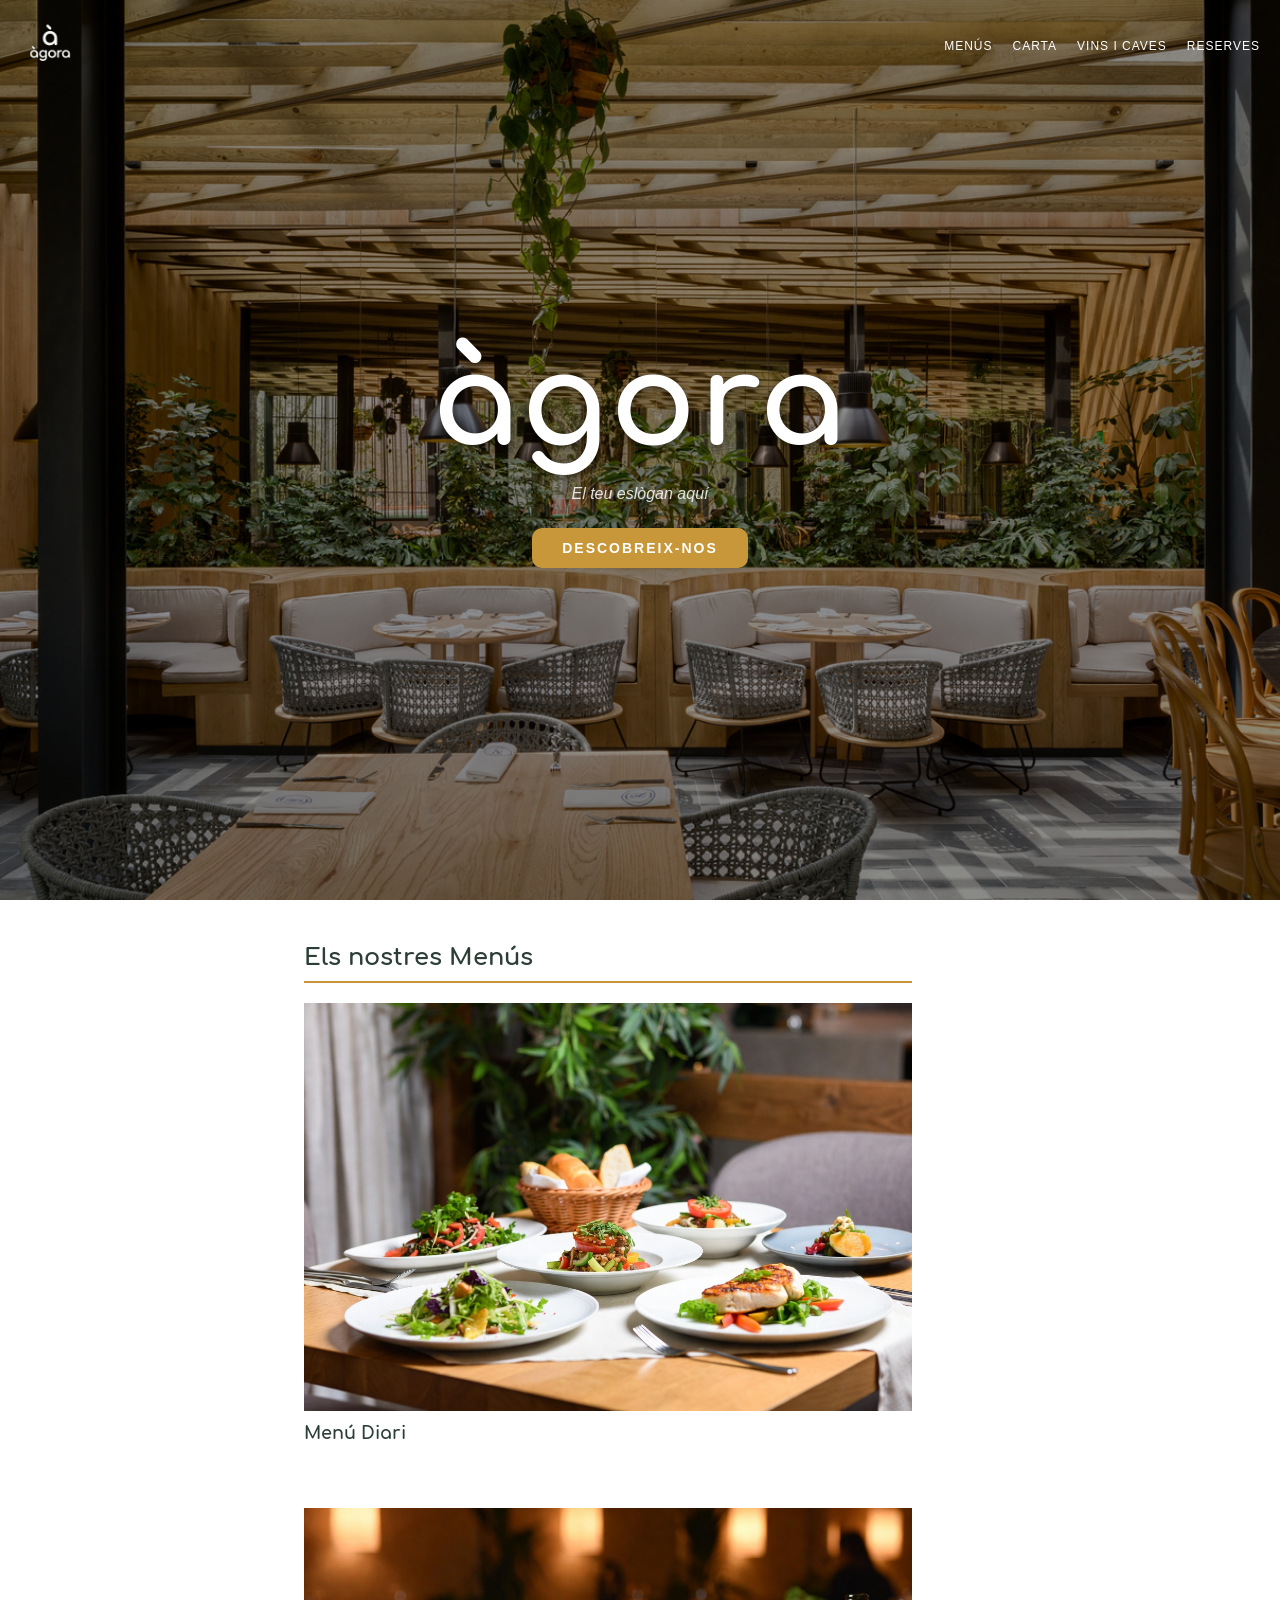
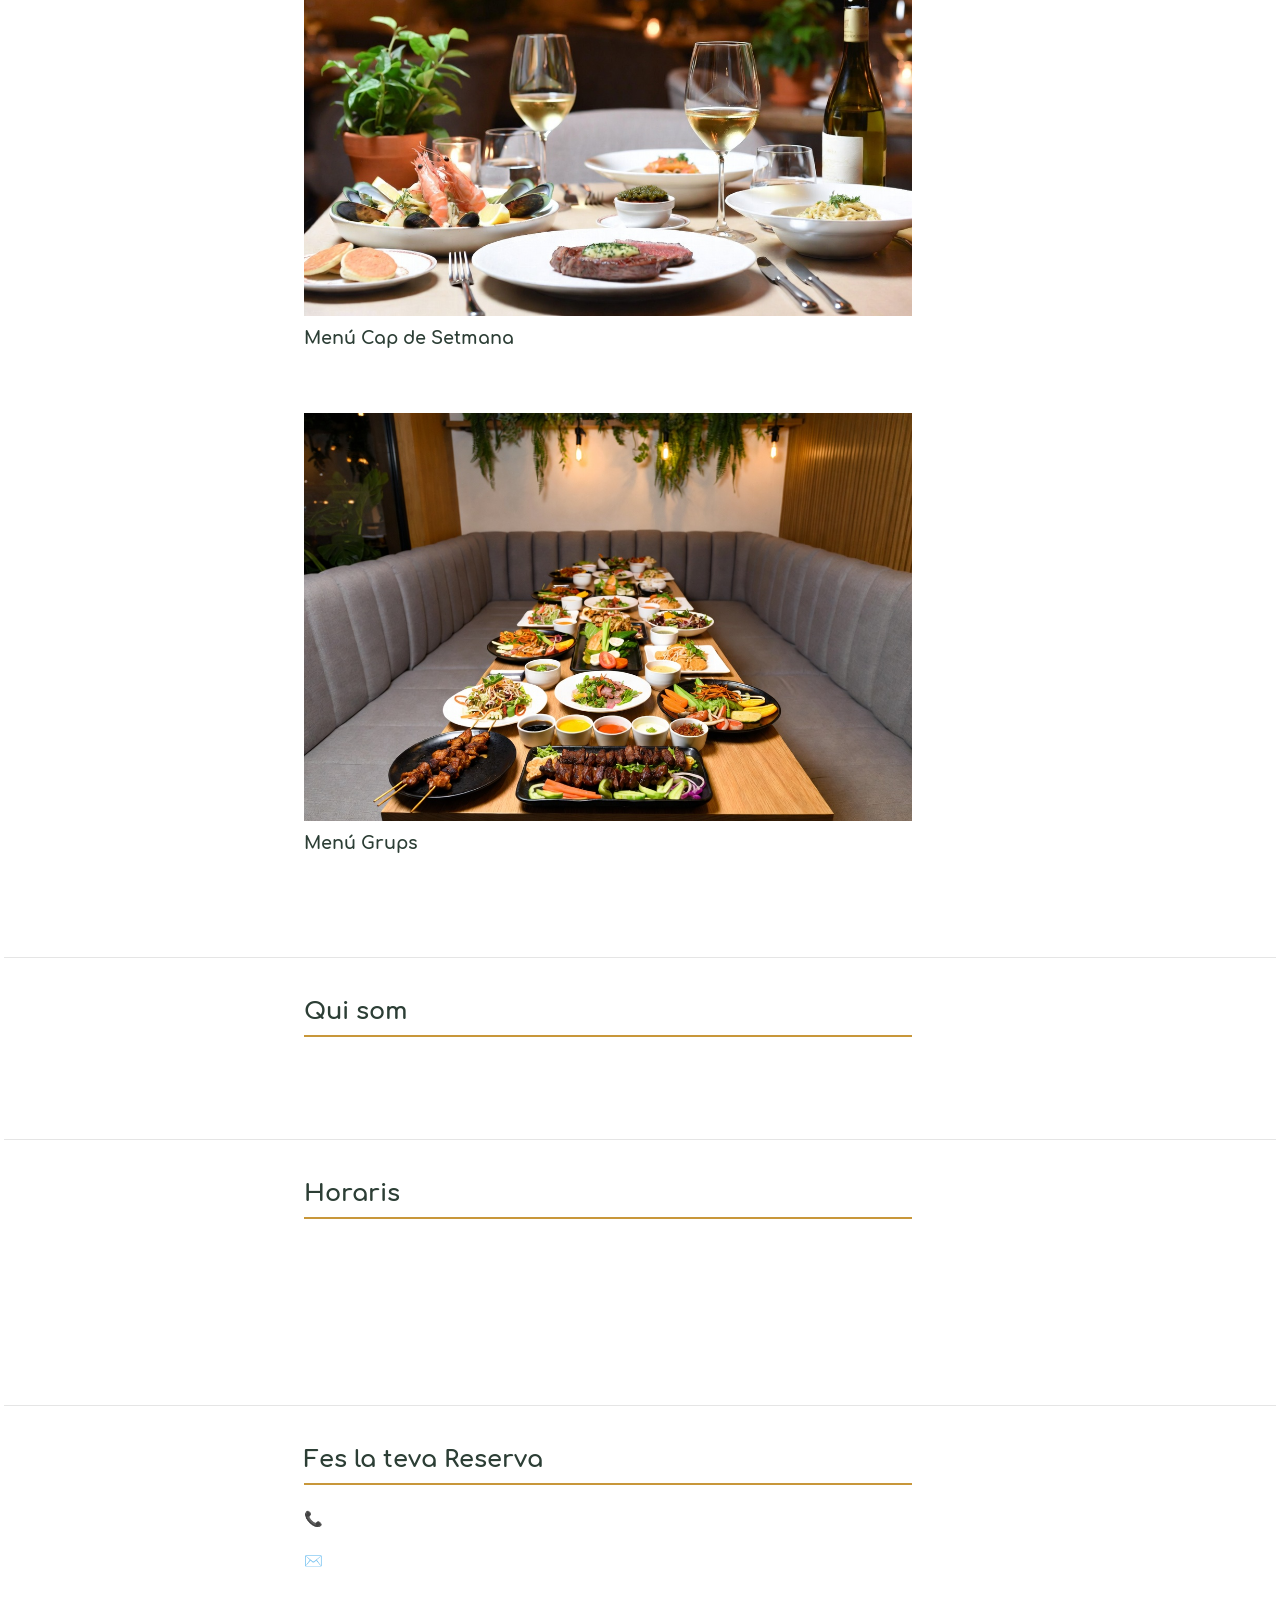
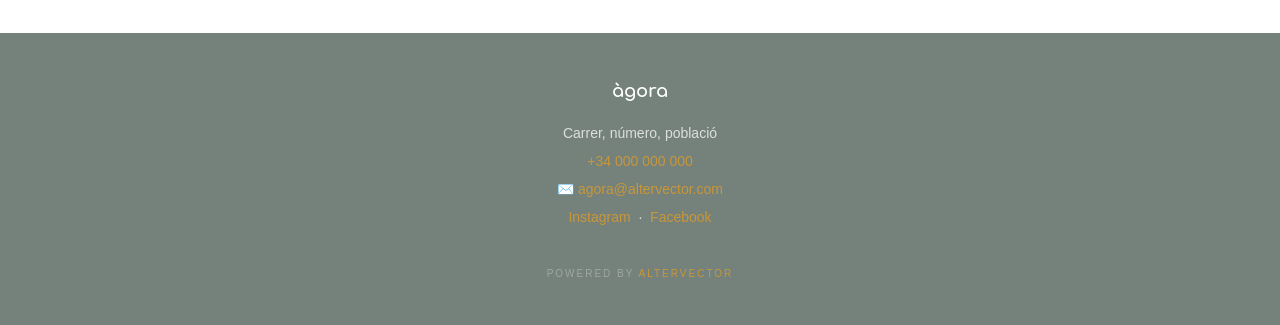
==== index.html @ 121ac403 "Refactor HTML meta tags for consistency" ====
<!DOCTYPE html>
<html lang="ca">
    
<head>

    <title>Àgora Restaurant | Carta Digital</title>

    <meta name="description" content="Consulta la carta i els plats de l'Àgora Restaurant de forma digital i actualitzada.">
    <meta name="robots" content="index, follow">

    <link rel="icon" type="image/png" href="Icon/logoAGtrans.png">
    <link rel="apple-touch-icon" href="Icon/logoAGtrans.png">

    <meta name="viewport" content="width=device-width, initial-scale=1.0">

    <meta property="og:title" content="Àgora Restaurant | Carta Digital">
    <meta property="og:description" content="Consulta la nostra carta actualitzada directament des del mòbil.">
    <meta property="og:image" content="Icon/logoAGtrans.png">
    <meta property="og:type" content="website">
    
    <meta charset="UTF-8">

    <style>
       /* body { opacity: 0; transition: opacity 0.5s ease-in; }*/
       body { opacity: 1; }
    </style>

    <script src="config.js"></script>
    <script>
        window.MODULS = ["api.js", "menulogic.js", "main.js"];
    </script>
    <script src="loader.js"></script>
</head>
<body>

    <div id="navbar"></div>
    <div id="hero"></div>
    <div id="seccions" style="margin:  4px ;  outline: 0px solid orangered ; z-index: 9999;"></div>
    <div id="footer"></div>

<script data-goatcounter="https://altervector.goatcounter.com/count"
        async src="//gc.zgo.at/count.js"></script>
        
</body>
</html>
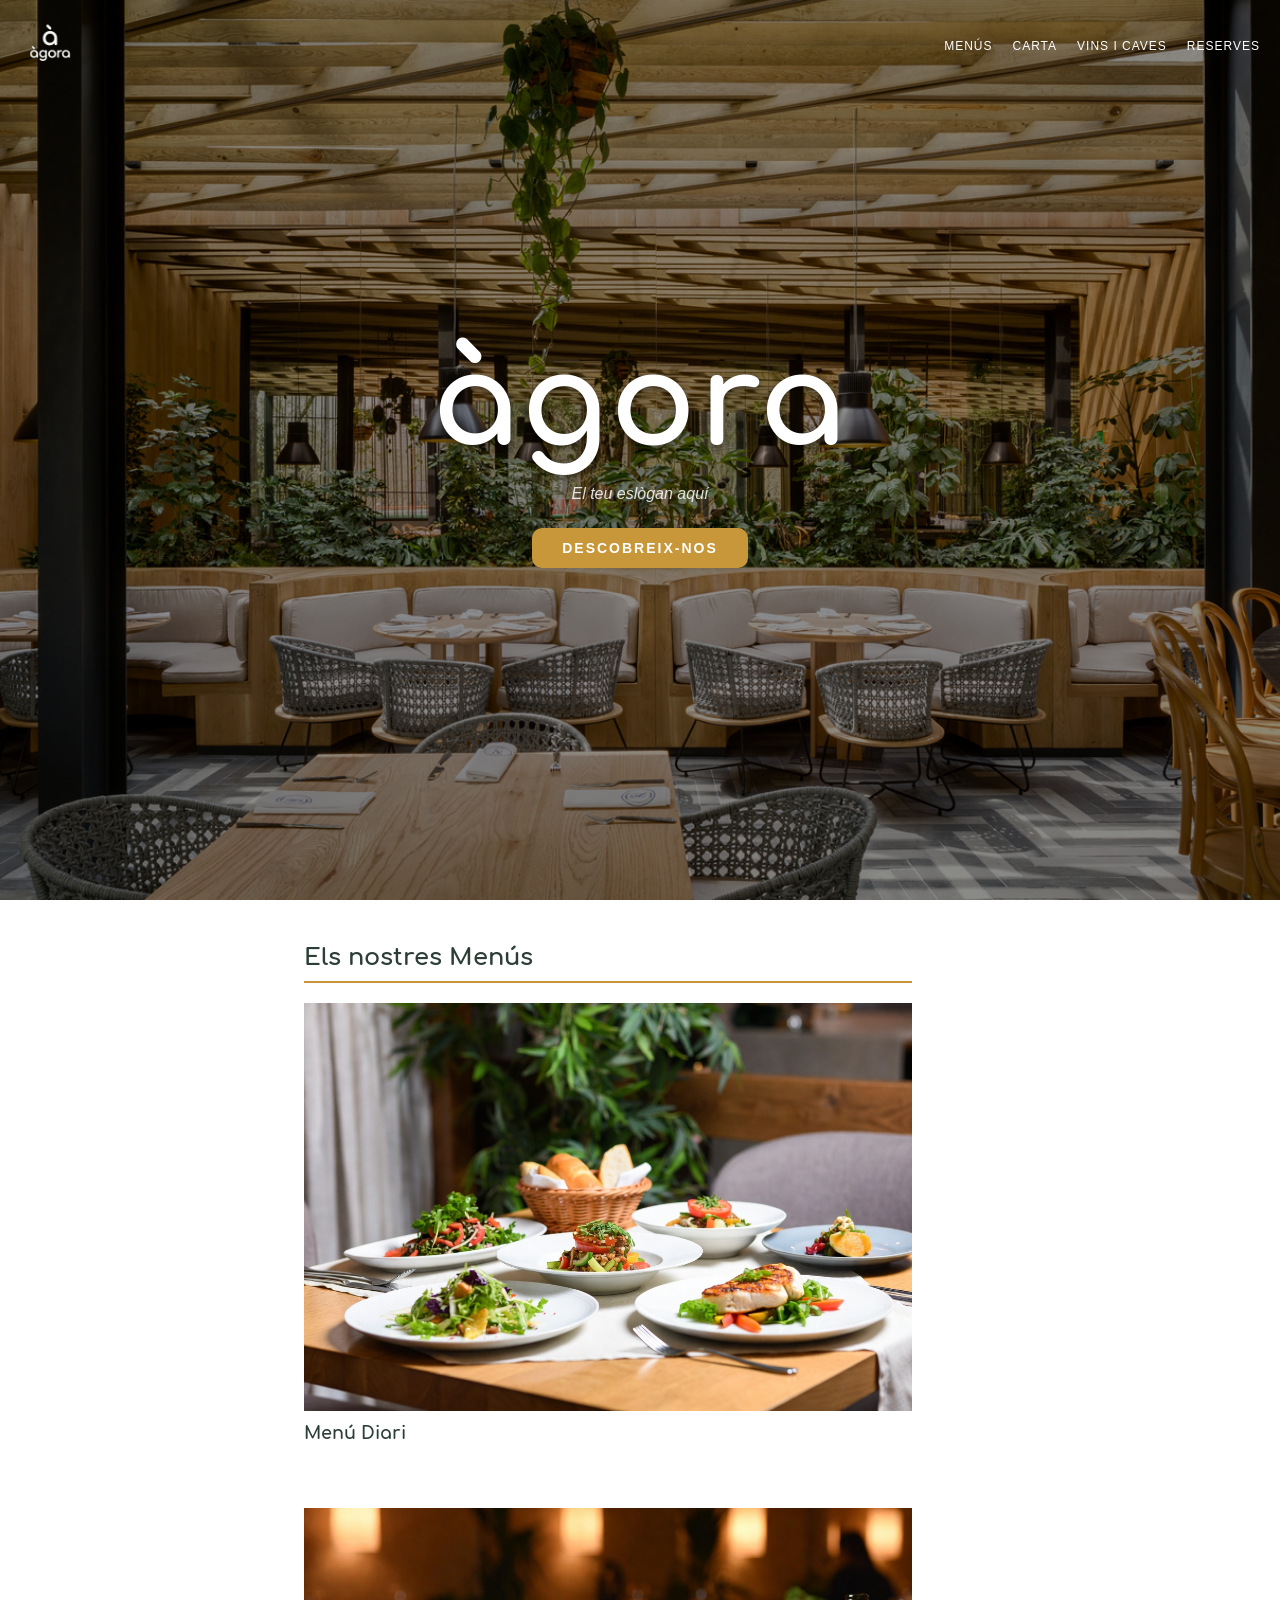
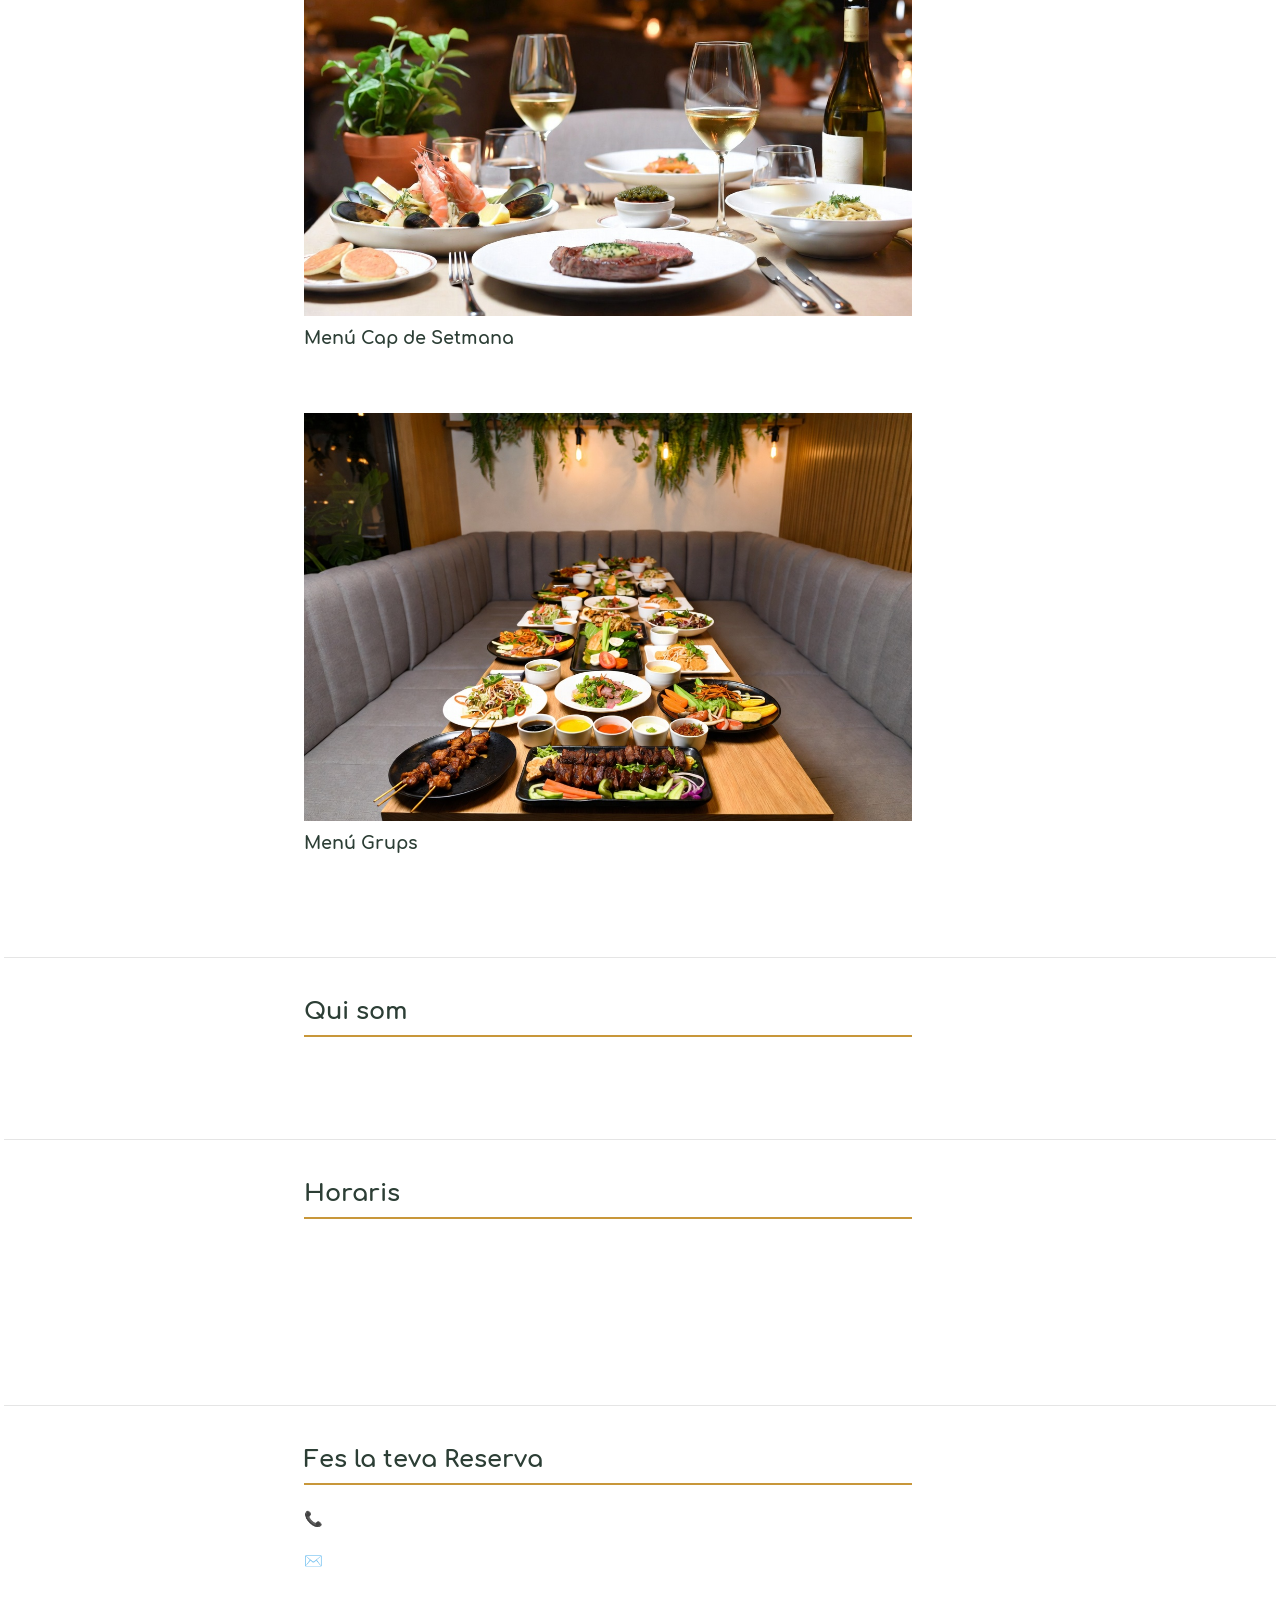
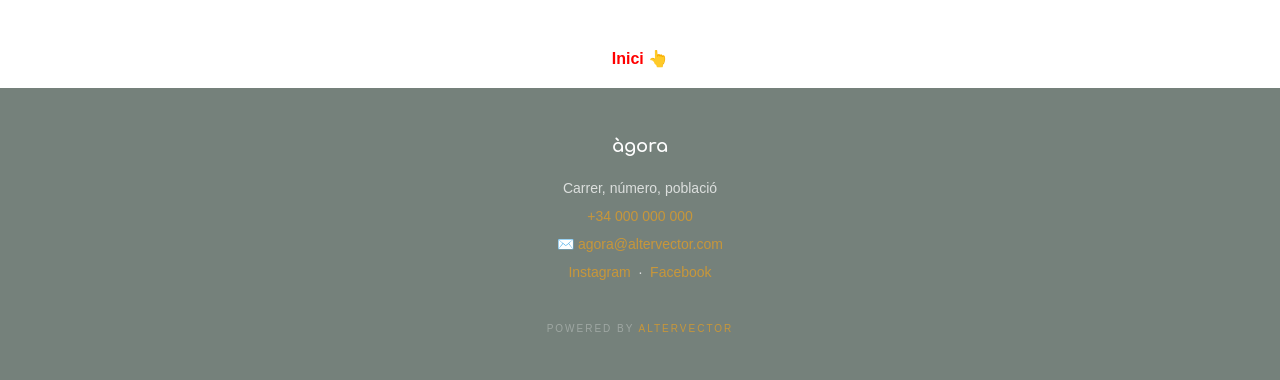
==== commit 04479617: "er" ====
--- a/index.html
+++ b/index.html
@@ -8,8 +8,8 @@
     <meta name="description" content="Consulta la carta i els plats de l'Àgora Restaurant de forma digital i actualitzada.">
     <meta name="robots" content="index, follow">
 
-    <link rel="icon" type="image/png" href="Icon/logoAGtrans.png">
-    <link rel="apple-touch-icon" href="Icon/logoAGtrans.png">
+    <link rel="icon" type="image/png" href="Icon/logoAG.png">
+    <link rel="apple-touch-icon" href="Icon/logoAG.png">
 
     <meta name="viewport" content="width=device-width, initial-scale=1.0">
 
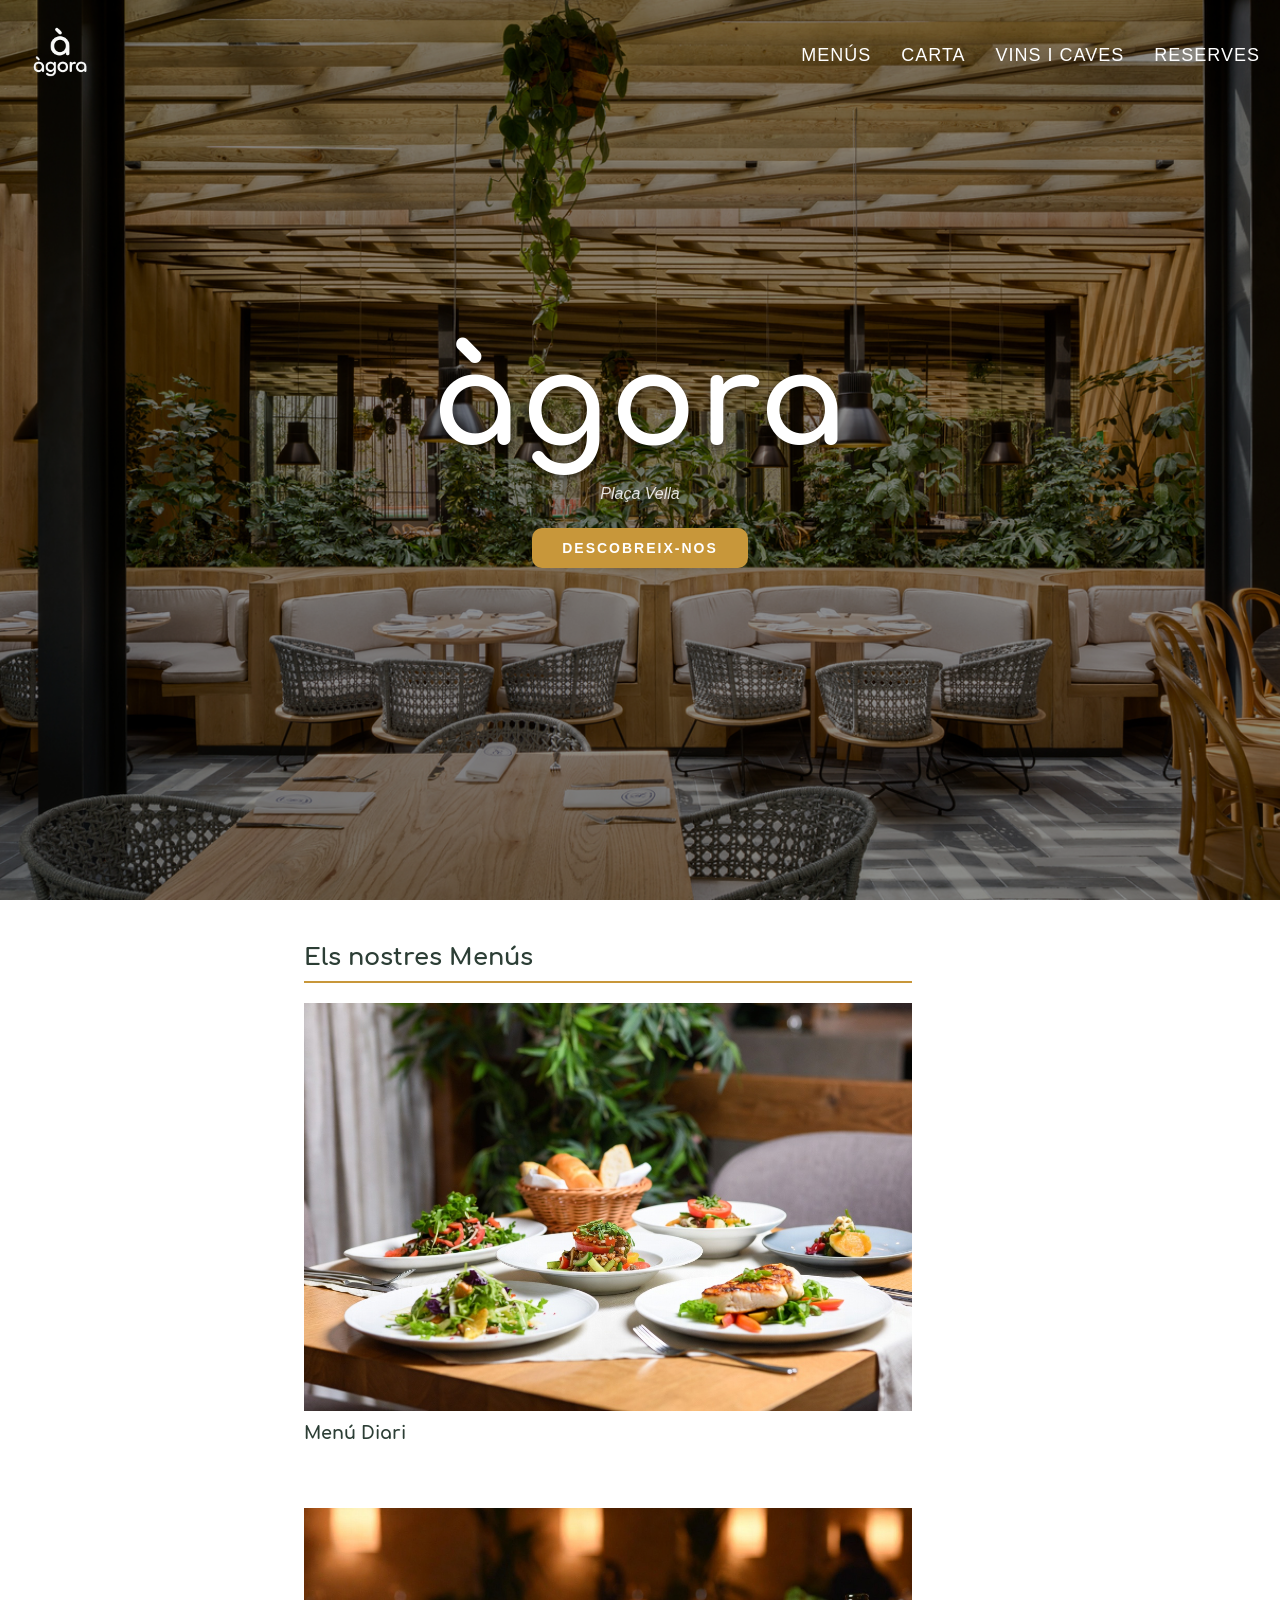
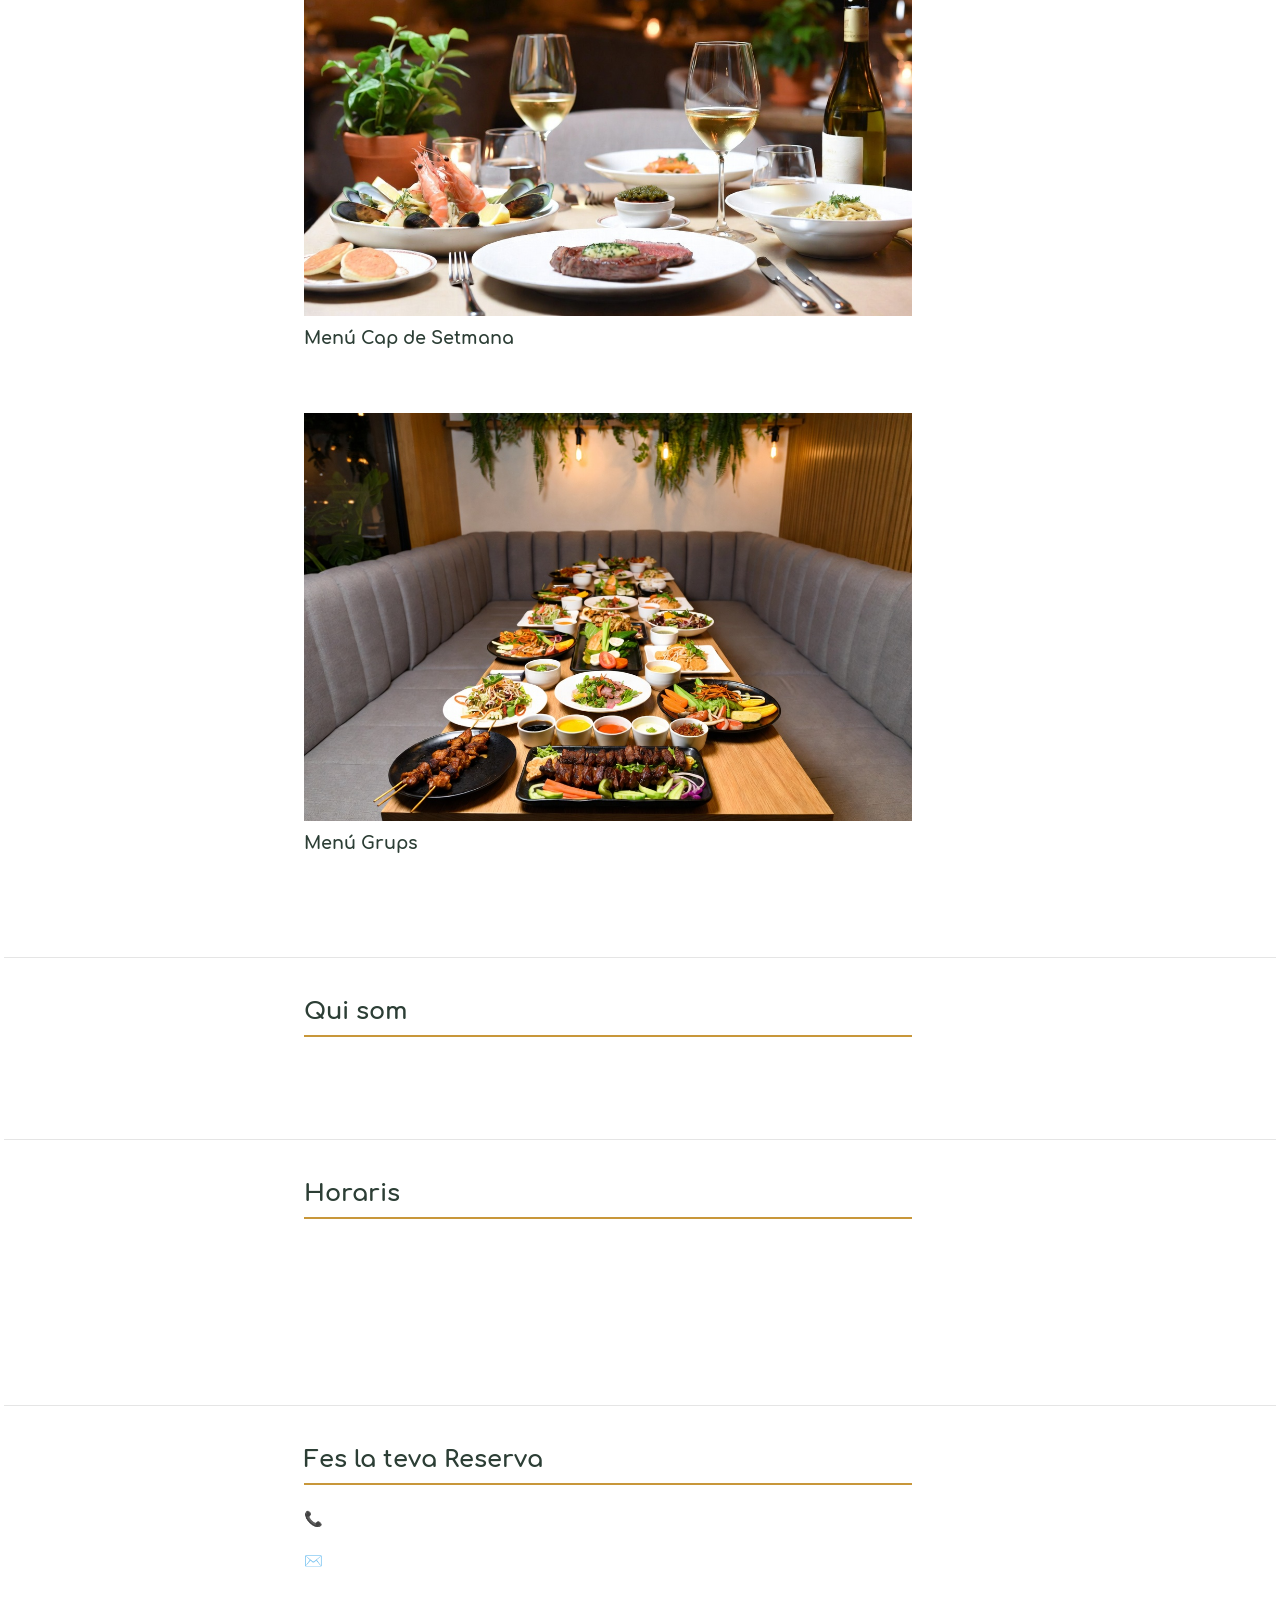
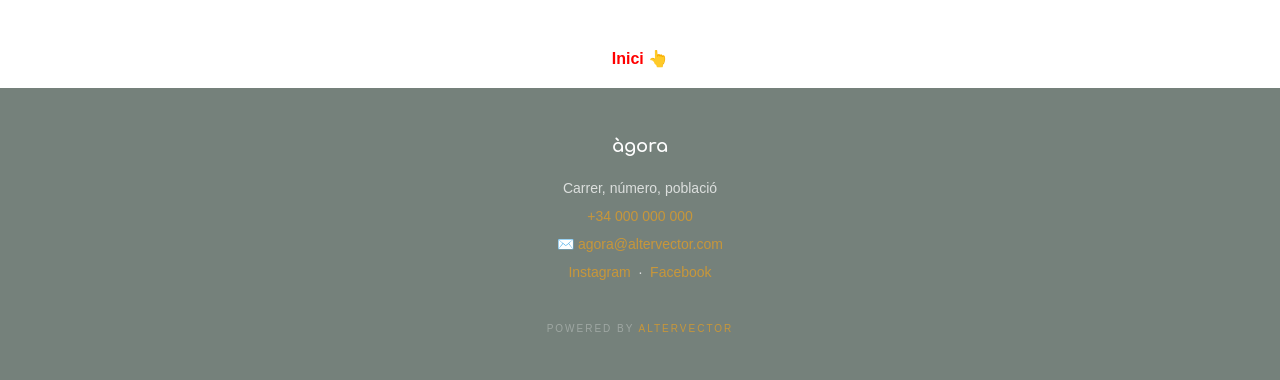
==== commit 23f0bb30: "Modify index.html for restaurant page updates Updated the title, meta tags, and favicon for the rest" ====
--- a/index.html
+++ b/index.html
@@ -3,19 +3,19 @@
     
 <head>
 
-    <title>Àgora Restaurant | Carta Digital</title>
+    <title>Pàgina en Construcció</title>
 
-    <meta name="description" content="Consulta la carta i els plats de l'Àgora Restaurant de forma digital i actualitzada.">
+    <meta name="description" content="Consulta la carta i els plats de xxx Restaurant de forma digital i actualitzada.">
     <meta name="robots" content="index, follow">
 
-    <link rel="icon" type="image/png" href="Icon/logoAG.png">
-    <link rel="apple-touch-icon" href="Icon/logoAG.png">
+    <link rel="icon" type="image/png" href="Icon/Default.png">
+    <link rel="apple-touch-icon" href="Icon/Default.png">
 
     <meta name="viewport" content="width=device-width, initial-scale=1.0">
 
-    <meta property="og:title" content="Àgora Restaurant | Carta Digital">
+    <meta property="og:title" content="Restaurant | Carta Digital">
     <meta property="og:description" content="Consulta la nostra carta actualitzada directament des del mòbil.">
-    <meta property="og:image" content="Icon/logoAGtrans.png">
+    <meta property="og:image" content="Icon/Default.png">
     <meta property="og:type" content="website">
     
     <meta charset="UTF-8">
@@ -38,8 +38,8 @@
     <div id="seccions" style="margin:  4px ;  outline: 0px solid orangered ; z-index: 9999;"></div>
     <div id="footer"></div>
 
-<script data-goatcounter="https://altervector.goatcounter.com/count"
-        async src="//gc.zgo.at/count.js"></script>
+    <!--script data-goatcounter="https://altervector.goatcounter.com/count"
+        async src="//gc.zgo.at/count.js"></script-->
         
 </body>
 </html>
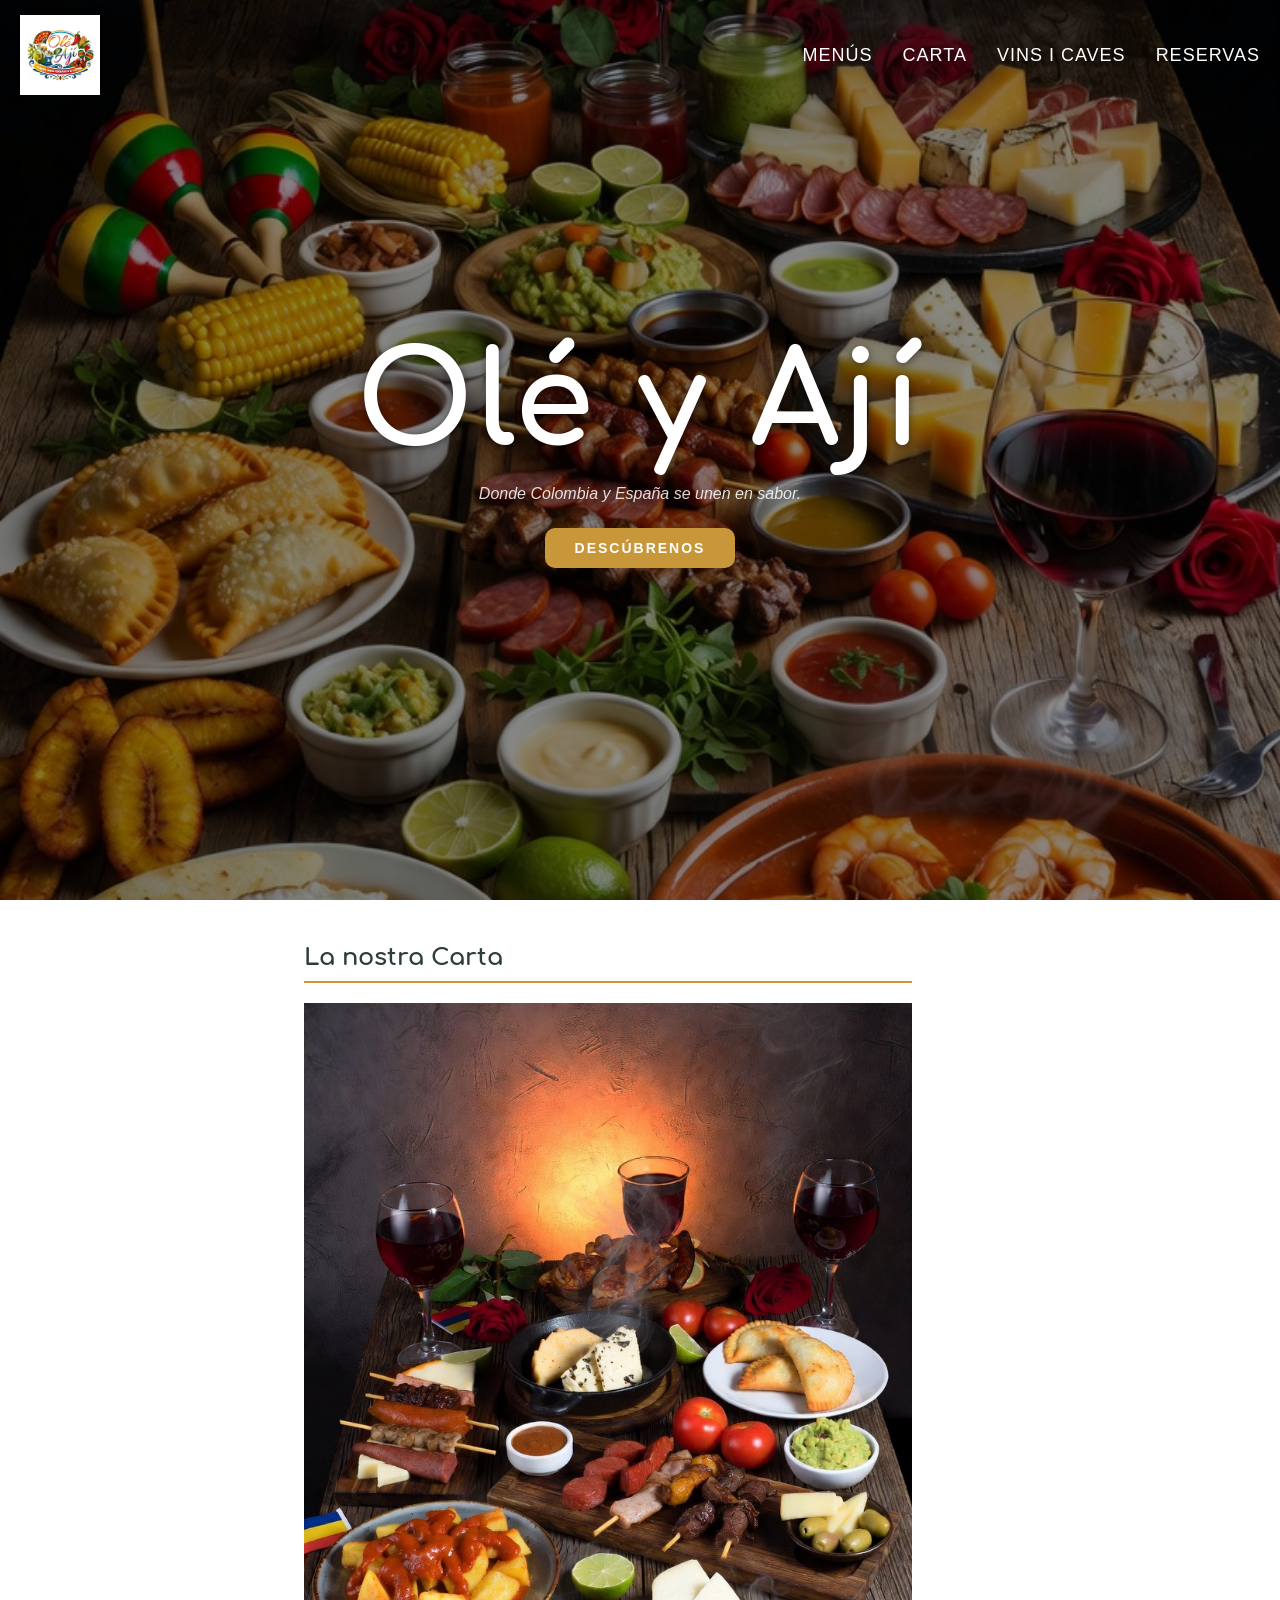
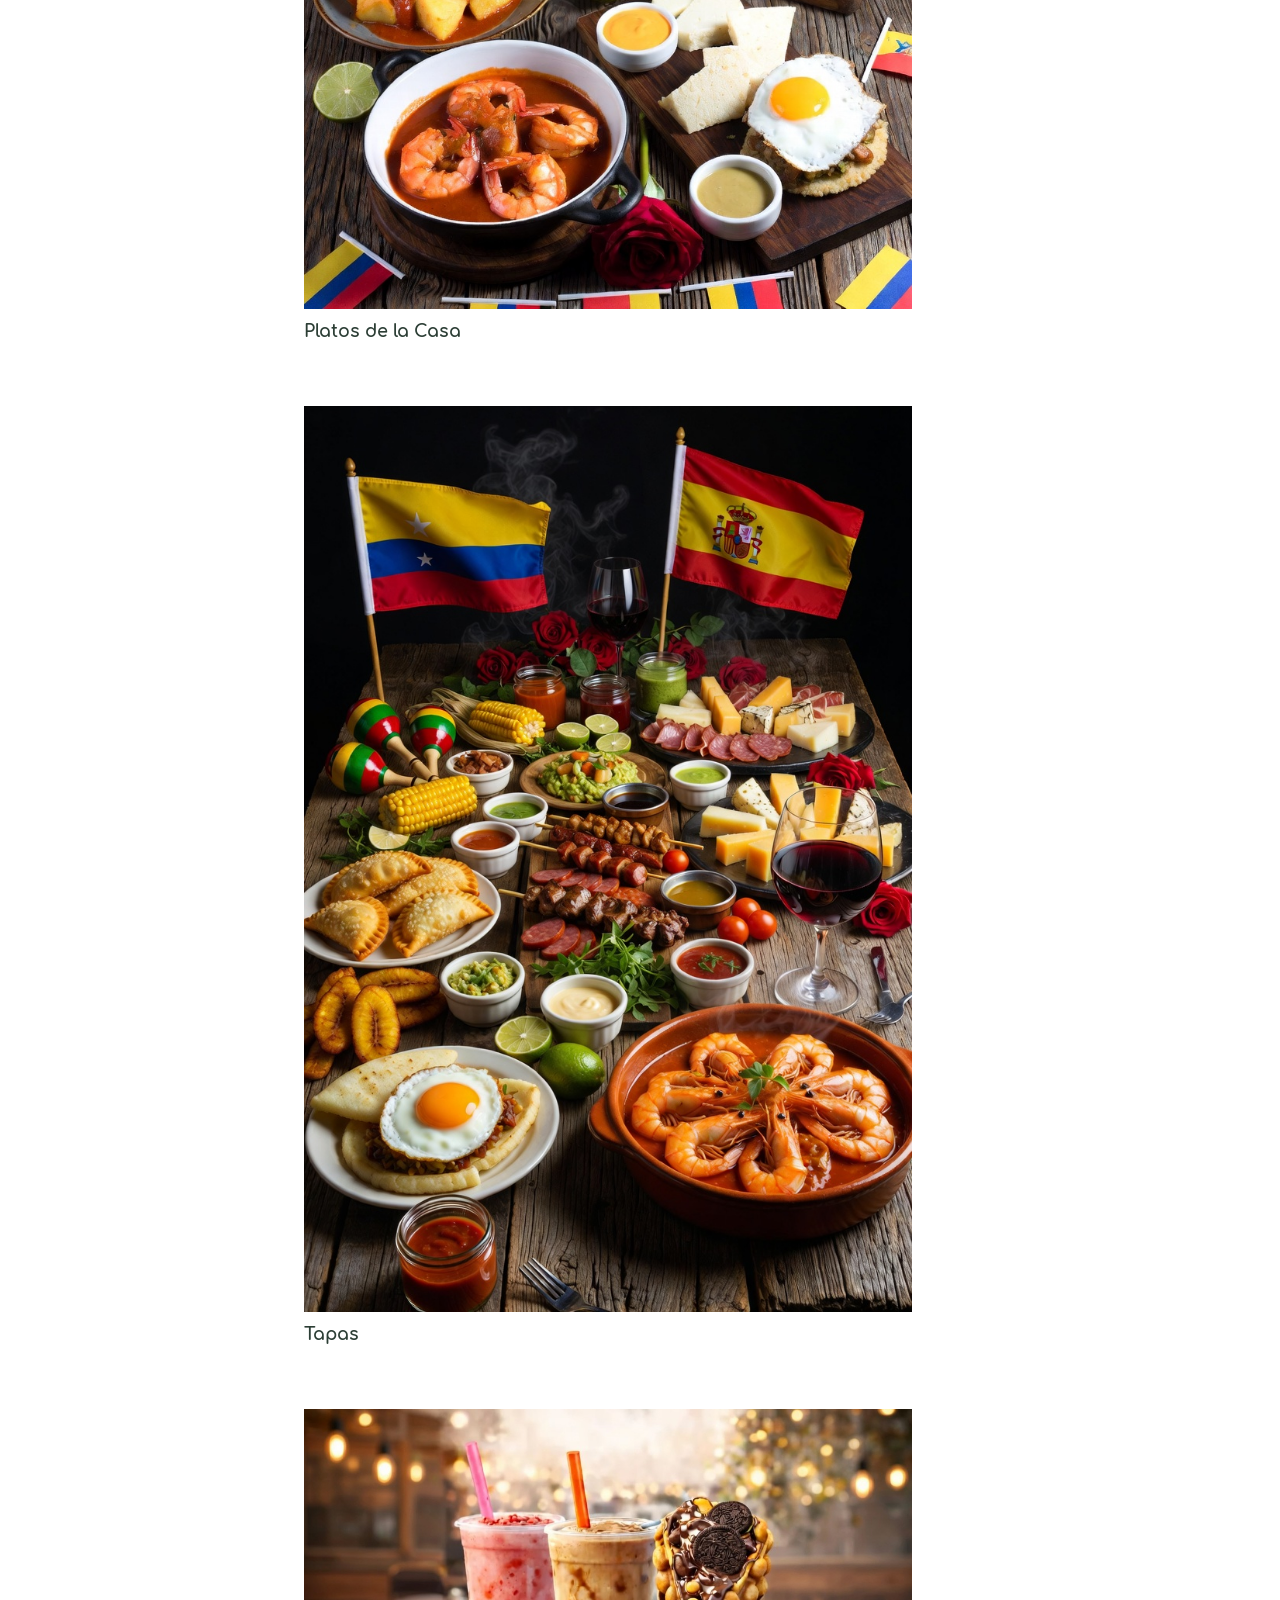
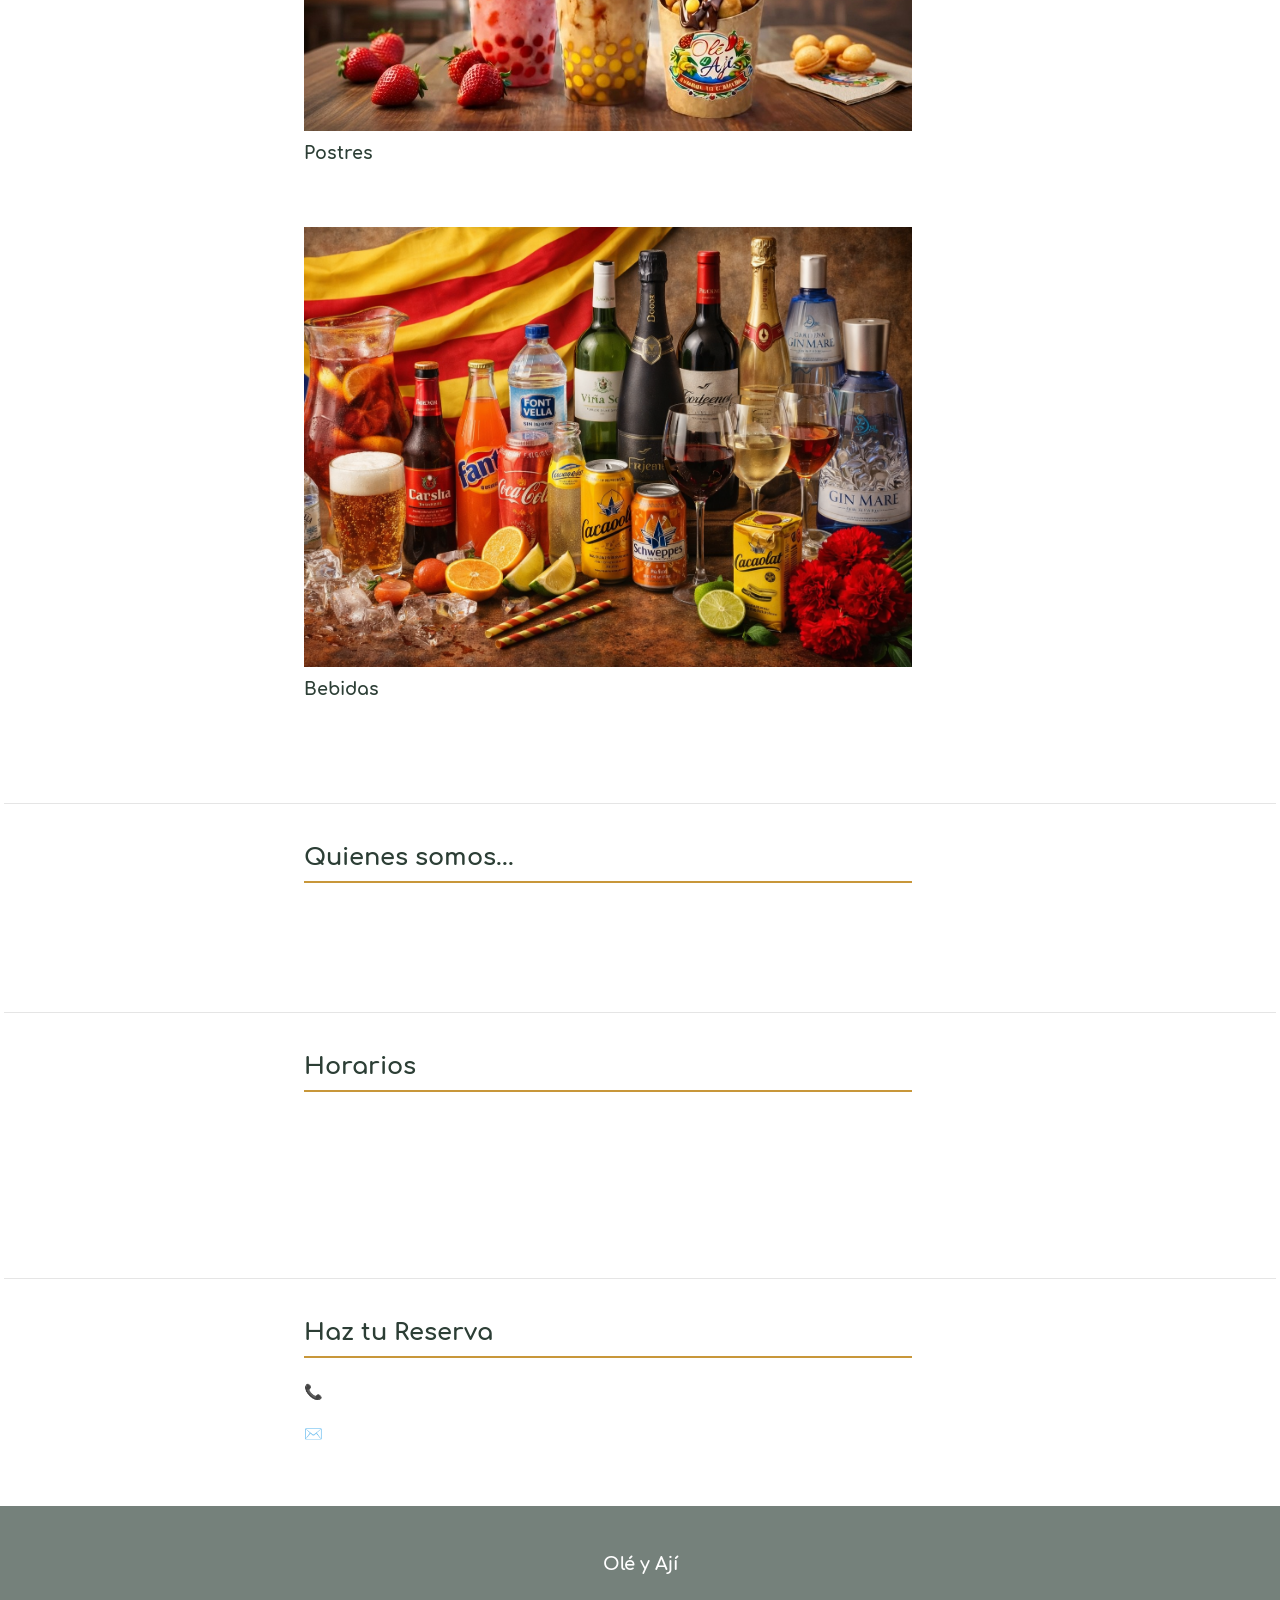
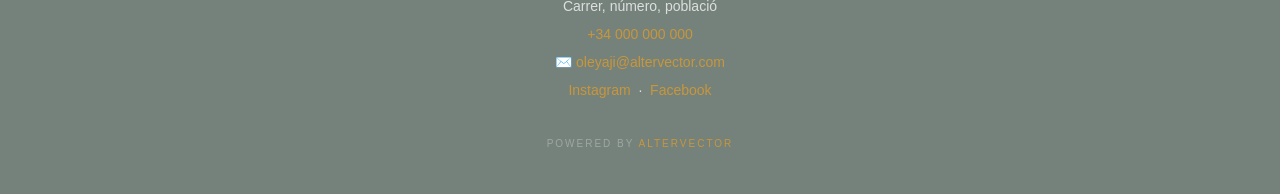
==== commit ef61bd59: "dfghdfg" ====
--- a/index.html
+++ b/index.html
@@ -3,19 +3,19 @@
     
 <head>
 
-    <title>Pàgina en Construcció</title>
+    <title>Olé y Ají</title>
 
     <meta name="description" content="Consulta la carta i els plats de xxx Restaurant de forma digital i actualitzada.">
     <meta name="robots" content="index, follow">
 
-    <link rel="icon" type="image/png" href="Icon/Default.png">
-    <link rel="apple-touch-icon" href="Icon/Default.png">
+    <link rel="icon" type="image/png" href="Icon/logoOAtrans.png">
+    <link rel="apple-touch-icon" href="logoOAtrans.png">
 
     <meta name="viewport" content="width=device-width, initial-scale=1.0">
 
     <meta property="og:title" content="Restaurant | Carta Digital">
     <meta property="og:description" content="Consulta la nostra carta actualitzada directament des del mòbil.">
-    <meta property="og:image" content="Icon/Default.png">
+    <meta property="og:image" content="logoOAtrans.png">
     <meta property="og:type" content="website">
     
     <meta charset="UTF-8">
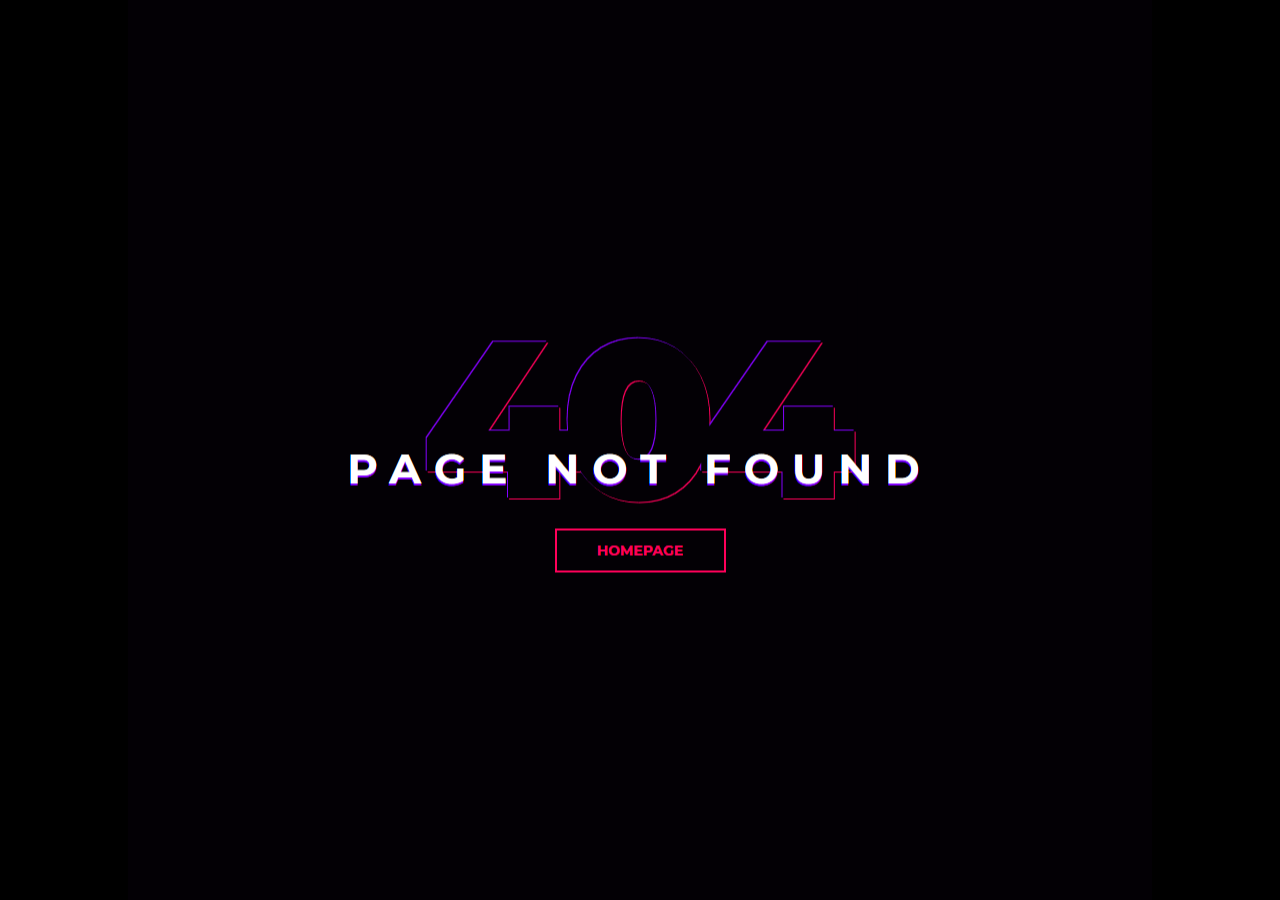
==== commit 7bb7e019: "save save" ====
--- a/index.html
+++ b/index.html
@@ -1,45 +1,45 @@
 <!DOCTYPE html>
 <html lang="ca">
-    
 <head>
-
-    <title>Olé y Ají</title>
-
-    <meta name="description" content="Consulta la carta i els plats de xxx Restaurant de forma digital i actualitzada.">
-    <meta name="robots" content="index, follow">
-
-    <link rel="icon" type="image/png" href="Icon/logoOAtrans.png">
-    <link rel="apple-touch-icon" href="logoOAtrans.png">
-
-    <meta name="viewport" content="width=device-width, initial-scale=1.0">
-
-    <meta property="og:title" content="Restaurant | Carta Digital">
-    <meta property="og:description" content="Consulta la nostra carta actualitzada directament des del mòbil.">
-    <meta property="og:image" content="logoOAtrans.png">
-    <meta property="og:type" content="website">
-    
     <meta charset="UTF-8">
+    <meta name="viewport" content="width=device-width, initial-scale=1.0, maximum-scale=1">
+    <title>404</title>
 
     <style>
-       /* body { opacity: 0; transition: opacity 0.5s ease-in; }*/
-       body { opacity: 1; }
+        body { 
+            opacity: 1; 
+            transition: opacity 0.5s ease-in; 
+            margin: 0;
+            background-color: #000000; /* Pantalla completa sempre negra */
+        }
+
+        .bg {
+            max-width: 100vw;
+            width: 100%;
+            background-image: url('images/404.png');
+            background-repeat: no-repeat;
+            background-position: center;
+            background-size: 170%;
+            min-height: 100vh;
+            margin: 0 auto; /* Centra el bloc al PC */
+        }
+
+        @media (min-width: 1024px) {
+            .bg {
+                max-width: 1024px;
+                background-size: auto;
+            }
+            
+        }
     </style>
 
-    <script src="config.js"></script>
-    <script>
-        window.MODULS = ["api.js", "menulogic.js", "main.js"];
-    </script>
-    <script src="loader.js"></script>
+
 </head>
+
 <body>
 
-    <div id="navbar"></div>
-    <div id="hero"></div>
-    <div id="seccions" style="margin:  4px ;  outline: 0px solid orangered ; z-index: 9999;"></div>
-    <div id="footer"></div>
+<div class="bg"></div>
 
-    <!--script data-goatcounter="https://altervector.goatcounter.com/count"
-        async src="//gc.zgo.at/count.js"></script-->
-        
 </body>
-</html>
+
+</html>
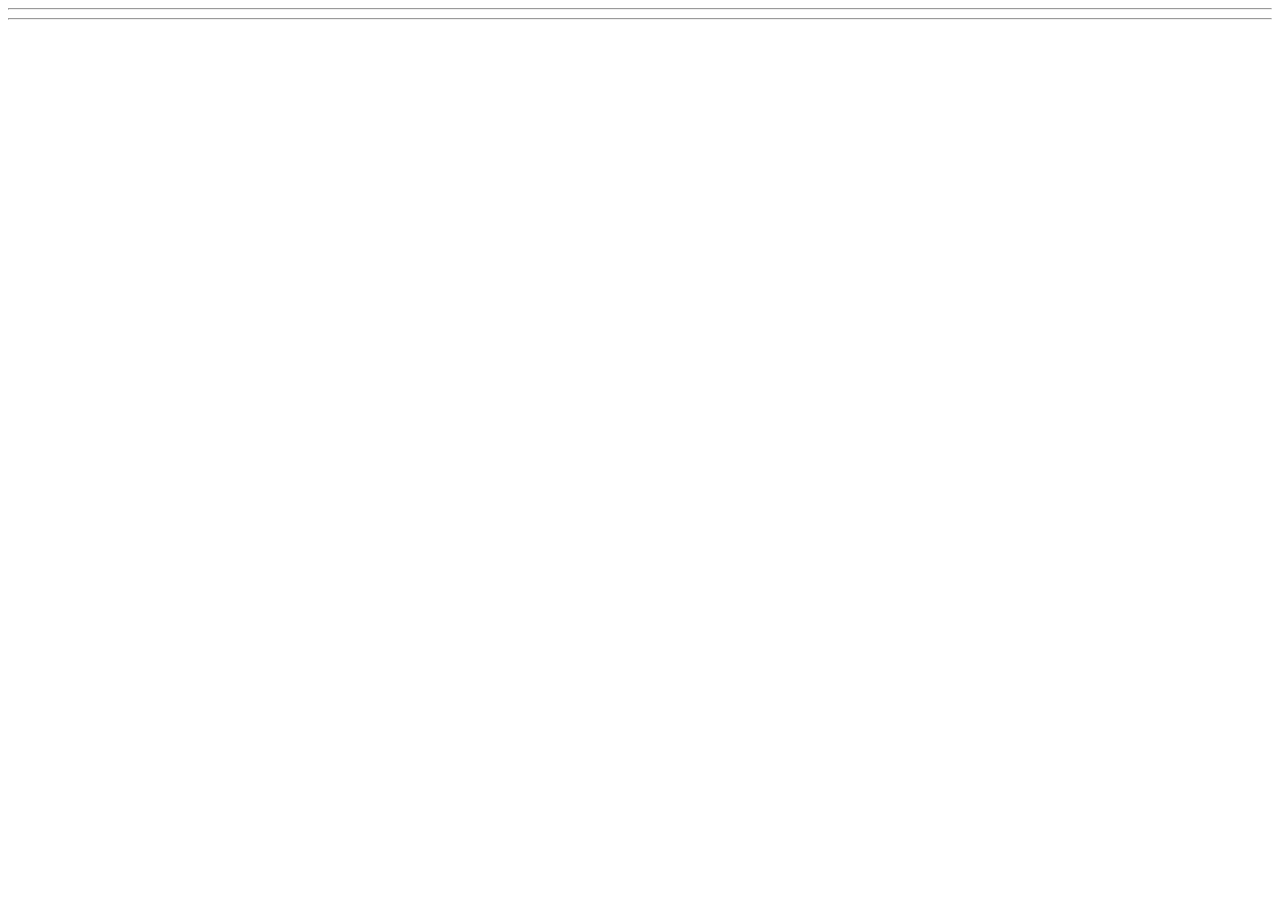
==== commit 2ff24549: "aa" ====
--- a/index.html
+++ b/index.html
@@ -3,43 +3,24 @@
 <head>
     <meta charset="UTF-8">
     <meta name="viewport" content="width=device-width, initial-scale=1.0, maximum-scale=1">
-    <title>404</title>
+    <title>Pagina en Venda</title>
 
     <style>
-        body { 
-            opacity: 1; 
-            transition: opacity 0.5s ease-in; 
-            margin: 0;
-            background-color: #000000; /* Pantalla completa sempre negra */
-        }
-
-        .bg {
-            max-width: 100vw;
-            width: 100%;
-            background-image: url('images/404.png');
-            background-repeat: no-repeat;
-            background-position: center;
-            background-size: 170%;
-            min-height: 100vh;
-            margin: 0 auto; /* Centra el bloc al PC */
-        }
-
-        @media (min-width: 1024px) {
-            .bg {
-                max-width: 1024px;
-                background-size: auto;
-            }
-            
-        }
+       /* body { opacity: 0; transition: opacity 0.5s ease-in; }*/
     </style>
 
-
+    <script src="https://altervector.github.io/disseny_simple/config.js"></script>
+    <script>
+        window.MODULS = ["api.js", "capcalera.js", "enllacos.js", "indexlogic.js"];
+    </script>
+    <script src="https://altervector.github.io/disseny_simple/loader.js"></script>
 </head>
-
 <body>
-
-<div class="bg"></div>
-
+    <div id="navbar"></div>
+    <div id="capcalera-dinamica"></div>
+    <div id="contingut-index"></div>
+    <hr class="separador-hr">
+    <hr class="separador-hr">
+    <div id="bloc-enllacos-dinamic"></div>
 </body>
-
 </html>
